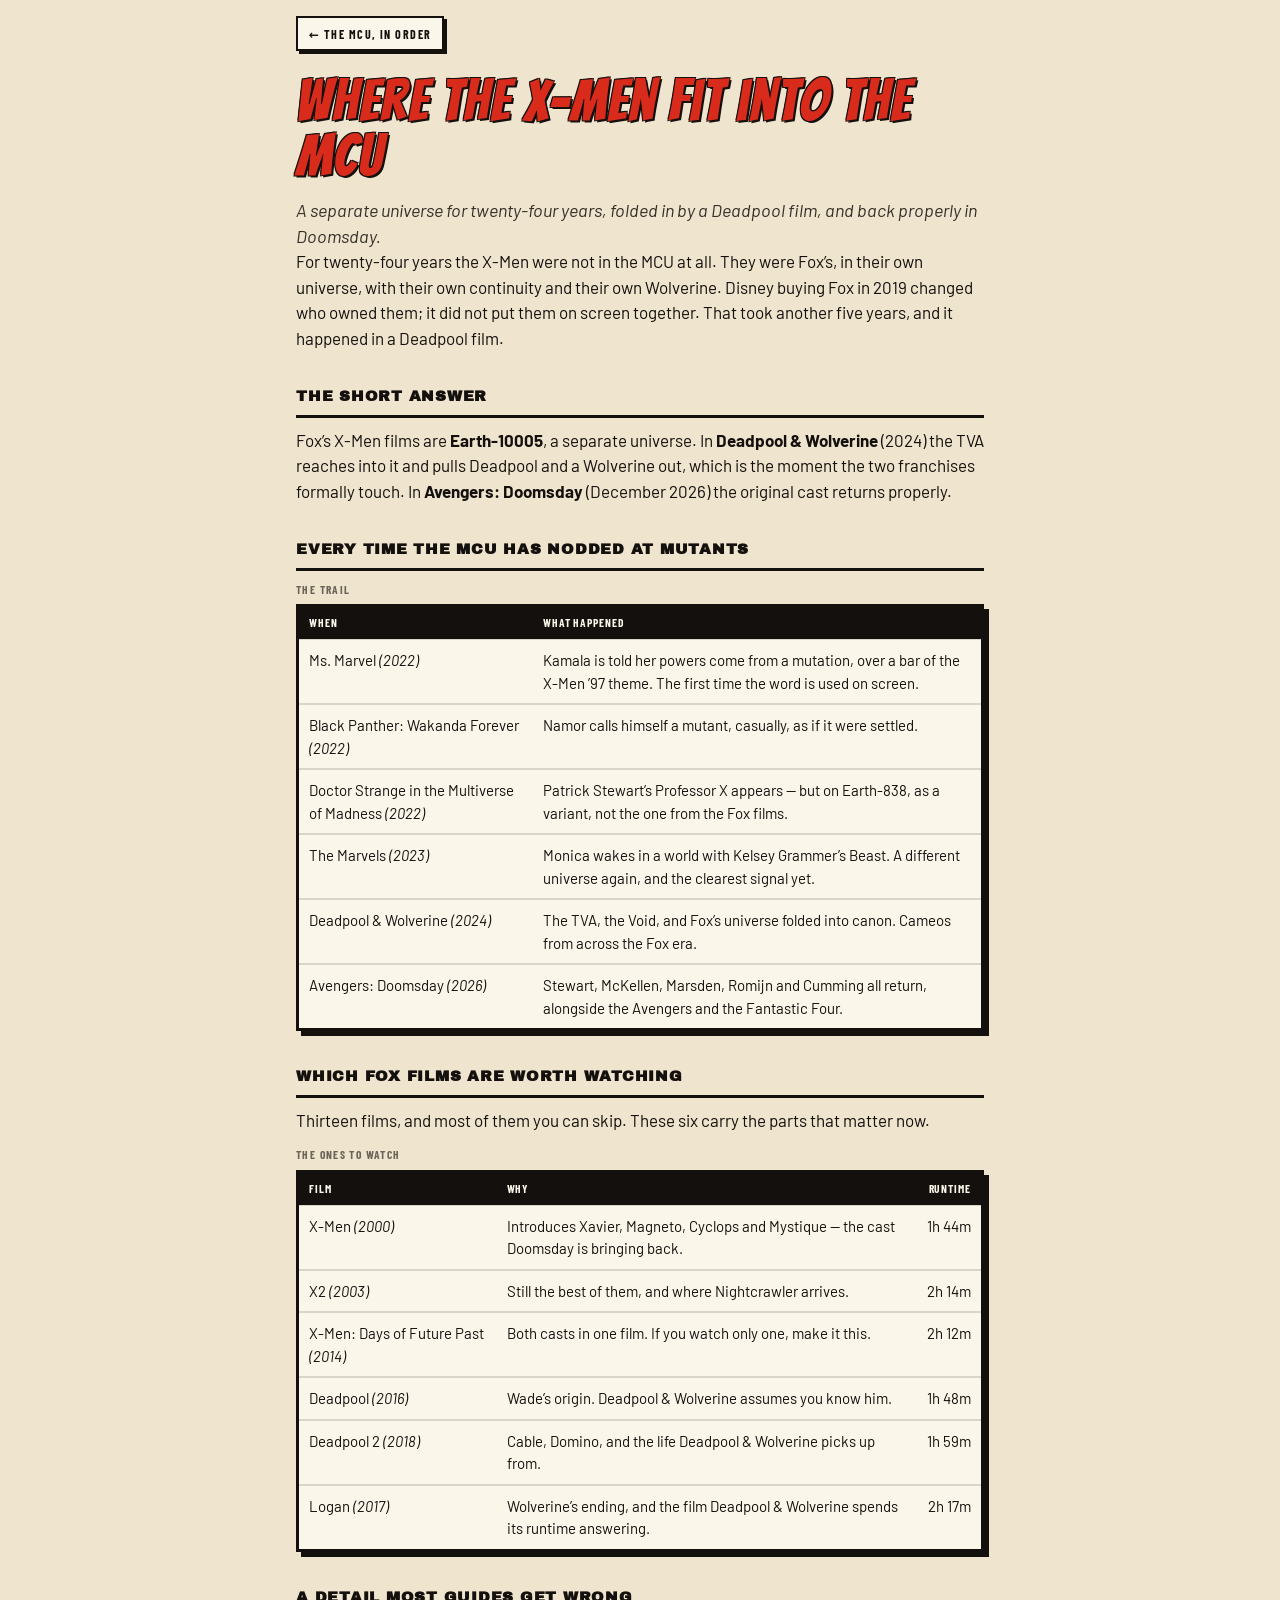
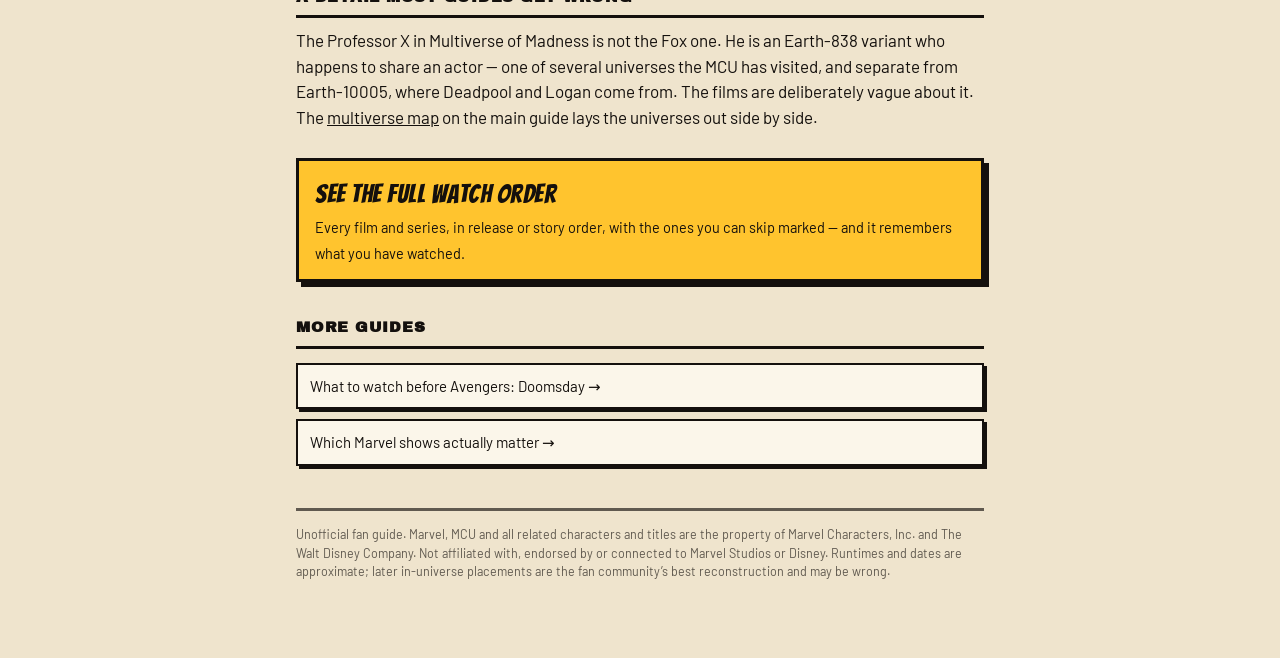
==== x-men-in-the-mcu.html @ ecc9ea14 "Add three guide pages for questions the main page can't rank for The app is one page trying to rank " ====
<!DOCTYPE html>
<html lang="en">
<head>
<meta charset="utf-8">
<meta name="viewport" content="width=device-width, initial-scale=1">
<meta name="color-scheme" content="light">
<title>Where Do the X-Men Fit Into the MCU? — Every Crossover, Explained</title>
<meta name="description" content="Fox’s X-Men were a separate universe until Deadpool & Wolverine. Every mutant nod the MCU has made, which Fox films are worth watching, and what Doomsday brings back.">
<link rel="canonical" href="https://mcu-breakdown.vercel.app/x-men-in-the-mcu.html">
<meta property="og:type" content="article">
<meta property="og:site_name" content="The MCU, In Order">
<meta property="og:url" content="https://mcu-breakdown.vercel.app/x-men-in-the-mcu.html">
<meta property="og:title" content="Where Do the X-Men Fit Into the MCU? — Every Crossover, Explained">
<meta property="og:description" content="Fox’s X-Men were a separate universe until Deadpool & Wolverine. Every mutant nod the MCU has made, which Fox films are worth watching, and what Doomsday brings back.">
<meta property="og:image" content="https://mcu-breakdown.vercel.app/og.png">
<meta property="og:image:width" content="1200">
<meta property="og:image:height" content="630">
<meta name="twitter:card" content="summary_large_image">
<meta name="twitter:title" content="Where Do the X-Men Fit Into the MCU? — Every Crossover, Explained">
<meta name="twitter:description" content="Fox’s X-Men were a separate universe until Deadpool & Wolverine. Every mutant nod the MCU has made, which Fox films are worth watching, and what Doomsday brings back.">
<meta name="twitter:image" content="https://mcu-breakdown.vercel.app/og.png">
<link rel="icon" href="data:image/svg+xml,%3Csvg xmlns='http://www.w3.org/2000/svg' viewBox='0 0 64 64'%3E%3Crect width='64' height='64' rx='10' fill='%2314100D'/%3E%3Ctext x='32' y='45' font-family='Georgia,serif' font-size='40' font-weight='bold' text-anchor='middle' fill='%23D92B1C'%3EM%3C/text%3E%3C/svg%3E">
<link rel="preconnect" href="https://fonts.googleapis.com">
<link rel="preconnect" href="https://fonts.gstatic.com" crossorigin>
<link href="https://fonts.googleapis.com/css2?family=Bangers&family=Archivo+Black&family=Barlow+Condensed:wght@700&family=Barlow:ital,wght@0,400;0,600;1,400&display=swap" rel="stylesheet">
<link rel="stylesheet" href="guide.css">
<script type="application/ld+json">
[
 {
  "@context": "https://schema.org",
  "@type": "Article",
  "headline": "Where the X-Men fit into the MCU",
  "description": "Fox’s X-Men were a separate universe until Deadpool & Wolverine. Every mutant nod the MCU has made, which Fox films are worth watching, and what Doomsday brings back.",
  "inLanguage": "en",
  "mainEntityOfPage": "https://mcu-breakdown.vercel.app/x-men-in-the-mcu.html",
  "isPartOf": {
   "@type": "WebSite",
   "name": "The MCU, In Order",
   "url": "https://mcu-breakdown.vercel.app/"
  }
 },
 {
  "@context": "https://schema.org",
  "@type": "FAQPage",
  "mainEntity": [
   {
    "@type": "Question",
    "name": "Are the X-Men part of the MCU?",
    "acceptedAnswer": {
     "@type": "Answer",
     "text": "They are now. Fox's X-Men films were their own universe, Earth-10005, until Deadpool & Wolverine (2024), where the TVA pulls Deadpool and Wolverine into the MCU. The original cast returns in Avengers: Doomsday in December 2026."
    }
   },
   {
    "@type": "Question",
    "name": "Which X-Men films should I watch?",
    "acceptedAnswer": {
     "@type": "Answer",
     "text": "Six of the thirteen carry what matters now: X-Men (2000), X2, Days of Future Past, Deadpool, Deadpool 2 and Logan."
    }
   }
  ]
 }
]
</script>
</head>
<body>
  <main class="wrap">
    <div class="top"><a class="home" href="./">&larr; The MCU, in order</a></div>
    <h1>Where the X-Men fit into the MCU</h1>
    <p class="lede">A separate universe for twenty-four years, folded in by a Deadpool film, and back properly in Doomsday.</p>
    <p>For twenty-four years the X-Men were not in the MCU at all. They were Fox&rsquo;s, in their own
    universe, with their own continuity and their own Wolverine. Disney buying Fox in 2019 changed who
    owned them; it did not put them on screen together. That took another five years, and it happened
    in a Deadpool film.</p>

    <h2>The short answer</h2>
    <p>Fox&rsquo;s X-Men films are <strong>Earth-10005</strong>, a separate universe. In
    <strong>Deadpool &amp; Wolverine</strong> (2024) the TVA reaches into it and pulls Deadpool and a
    Wolverine out, which is the moment the two franchises formally touch. In
    <strong>Avengers: Doomsday</strong> (December 2026) the original cast returns properly.</p>

    <h2>Every time the MCU has nodded at mutants</h2>
    <table><caption>The trail</caption><thead><tr><th>When</th><th>What happened</th></tr></thead>
      <tbody><tr><td>Ms. Marvel <em>(2022)</em></td><td>Kamala is told her powers come from a mutation, over a bar of the X-Men &rsquo;97 theme. The first time the word is used on screen.</td></tr><tr><td>Black Panther: Wakanda Forever <em>(2022)</em></td><td>Namor calls himself a mutant, casually, as if it were settled.</td></tr><tr><td>Doctor Strange in the Multiverse of Madness <em>(2022)</em></td><td>Patrick Stewart&rsquo;s Professor X appears &mdash; but on Earth-838, as a variant, not the one from the Fox films.</td></tr><tr><td>The Marvels <em>(2023)</em></td><td>Monica wakes in a world with Kelsey Grammer&rsquo;s Beast. A different universe again, and the clearest signal yet.</td></tr><tr><td>Deadpool &amp; Wolverine <em>(2024)</em></td><td>The TVA, the Void, and Fox&rsquo;s universe folded into canon. Cameos from across the Fox era.</td></tr><tr><td>Avengers: Doomsday <em>(2026)</em></td><td>Stewart, McKellen, Marsden, Romijn and Cumming all return, alongside the Avengers and the Fantastic Four.</td></tr></tbody></table>
    <h2>Which Fox films are worth watching</h2>
    <p>Thirteen films, and most of them you can skip. These six carry the parts that matter now.</p>
    <table><caption>The ones to watch</caption><thead><tr><th>Film</th><th>Why</th><th class="rt">Runtime</th></tr></thead>
      <tbody><tr><td>X-Men <em>(2000)</em></td><td>Introduces Xavier, Magneto, Cyclops and Mystique &mdash; the cast Doomsday is bringing back.</td><td class="rt">1h 44m</td></tr><tr><td>X2 <em>(2003)</em></td><td>Still the best of them, and where Nightcrawler arrives.</td><td class="rt">2h 14m</td></tr><tr><td>X-Men: Days of Future Past <em>(2014)</em></td><td>Both casts in one film. If you watch only one, make it this.</td><td class="rt">2h 12m</td></tr><tr><td>Deadpool <em>(2016)</em></td><td>Wade&rsquo;s origin. Deadpool &amp; Wolverine assumes you know him.</td><td class="rt">1h 48m</td></tr><tr><td>Deadpool 2 <em>(2018)</em></td><td>Cable, Domino, and the life Deadpool &amp; Wolverine picks up from.</td><td class="rt">1h 59m</td></tr><tr><td>Logan <em>(2017)</em></td><td>Wolverine&rsquo;s ending, and the film Deadpool &amp; Wolverine spends its runtime answering.</td><td class="rt">2h 17m</td></tr></tbody></table>
    <h2>A detail most guides get wrong</h2>
    <p>The Professor X in Multiverse of Madness is not the Fox one. He is an Earth-838 variant who
    happens to share an actor &mdash; one of several universes the MCU has visited, and separate from
    Earth-10005, where Deadpool and Logan come from. The films are deliberately vague about it. The
    <a href="./">multiverse map</a> on the main guide lays the universes out side by side.</p>

    <a class="cta" href="./"><b>See the full watch order</b><span>Every film and series, in release or story order, with the ones you can skip marked &mdash; and it remembers what you have watched.</span></a>
    <h2>More guides</h2>
    <div class="more">
        <a href="what-to-watch-before-doomsday.html">What to watch before Avengers: Doomsday &rarr;</a>
        <a href="marvel-shows-that-matter.html">Which Marvel shows actually matter &rarr;</a>
    </div>
    <footer class="legal">
      <p>Unofficial fan guide. Marvel, MCU and all related characters and titles are the property of Marvel Characters, Inc. and The Walt Disney Company. Not affiliated with, endorsed by or connected to Marvel Studios or Disney. Runtimes and dates are approximate; later in-universe placements are the fan community&rsquo;s best reconstruction and may be wrong.</p>
    </footer>
  </main>
<script type="module" src="https://static.cloudflareinsights.com/beacon.min.js" data-cf-beacon='{"token": "45f9aa7f5121417096f6c77fa40ea24c"}'></script>
</body>
</html>
---- guide.css ----
/* Shared styling for the guide pages. The main app keeps its own inline
   styles; these pages are plain documents and only need a fraction of it. */
:root{color-scheme:light;
  --bg:#EFE4CD; --surface:#FBF6EA; --line:#14100D; --text:#14100D;
  --red:#D92B1C; --blue:#1B45C4; --yellow:#FFC42E; --shadow:#14100D}
*{box-sizing:border-box}
html{background:var(--bg);-webkit-text-size-adjust:100%}
body{margin:0;background:var(--bg);color:var(--text);font-family:"Barlow",system-ui,sans-serif;
  font-size:17px;line-height:1.5;padding-bottom:64px}
.wrap{max-width:720px;margin:0 auto;padding:0 16px}
a{color:var(--text)}
.top{display:flex;align-items:center;justify-content:space-between;gap:12px;padding:16px 0 0;flex-wrap:wrap}
.home{font-family:"Barlow Condensed",system-ui;font-weight:700;text-transform:uppercase;letter-spacing:.12em;
  font-size:12px;text-decoration:none;border:2.5px solid var(--line);background:var(--surface);
  box-shadow:3px 3px 0 var(--shadow);padding:7px 11px 6px}
h1{font-family:"Bangers",Impact,sans-serif;font-weight:400;font-size:clamp(34px,8vw,58px);line-height:.95;
  letter-spacing:.02em;color:var(--red);margin:22px 0 0;
  text-shadow:2px 2px 0 var(--line),-1px -1px 0 var(--line),1px -1px 0 var(--line),-1px 1px 0 var(--line)}
.lede{font-size:18px;line-height:1.45;margin:14px 0 0;font-style:italic;opacity:.85}
h2{font-family:"Archivo Black",system-ui;font-size:15px;letter-spacing:.05em;text-transform:uppercase;
  margin:34px 0 10px;padding-bottom:7px;border-bottom:3px solid var(--line)}
p{margin:0 0 13px}
table{width:100%;border-collapse:collapse;border:3px solid var(--line);background:var(--surface);
  box-shadow:5px 5px 0 var(--shadow);margin:0 0 16px;font-size:15px}
caption{text-align:left;font-family:"Barlow Condensed",system-ui;font-weight:700;text-transform:uppercase;
  letter-spacing:.12em;font-size:11.5px;opacity:.6;padding-bottom:6px}
th{text-align:left;font-family:"Barlow Condensed",system-ui;font-weight:700;text-transform:uppercase;
  letter-spacing:.08em;font-size:11.5px;background:var(--line);color:var(--surface);padding:7px 10px}
td{padding:9px 10px;border-top:2px solid rgba(20,16,13,.14);vertical-align:top}
td.rt,th.rt{white-space:nowrap;text-align:right}
td:first-child{min-width:8.5em}
.tot{font-family:"Archivo Black",system-ui;font-size:15px;color:var(--red);margin:0 0 18px}
.cta{display:block;border:3px solid var(--line);background:var(--yellow);color:var(--line);
  box-shadow:5px 5px 0 var(--shadow);padding:14px 16px;margin:28px 0 0;text-decoration:none}
.cta b{font-family:"Bangers",Impact,sans-serif;font-weight:400;font-size:26px;letter-spacing:.02em;display:block}
.cta span{font-size:14.5px}
.more{display:grid;gap:10px;margin-top:14px}
.more a{border:2.5px solid var(--line);background:var(--surface);box-shadow:3px 3px 0 var(--shadow);
  padding:10px 12px;text-decoration:none;font-size:15px}
.legal{margin:42px 0 0;border-top:3px solid var(--line);padding-top:14px;font-size:12.5px;line-height:1.5;opacity:.65}
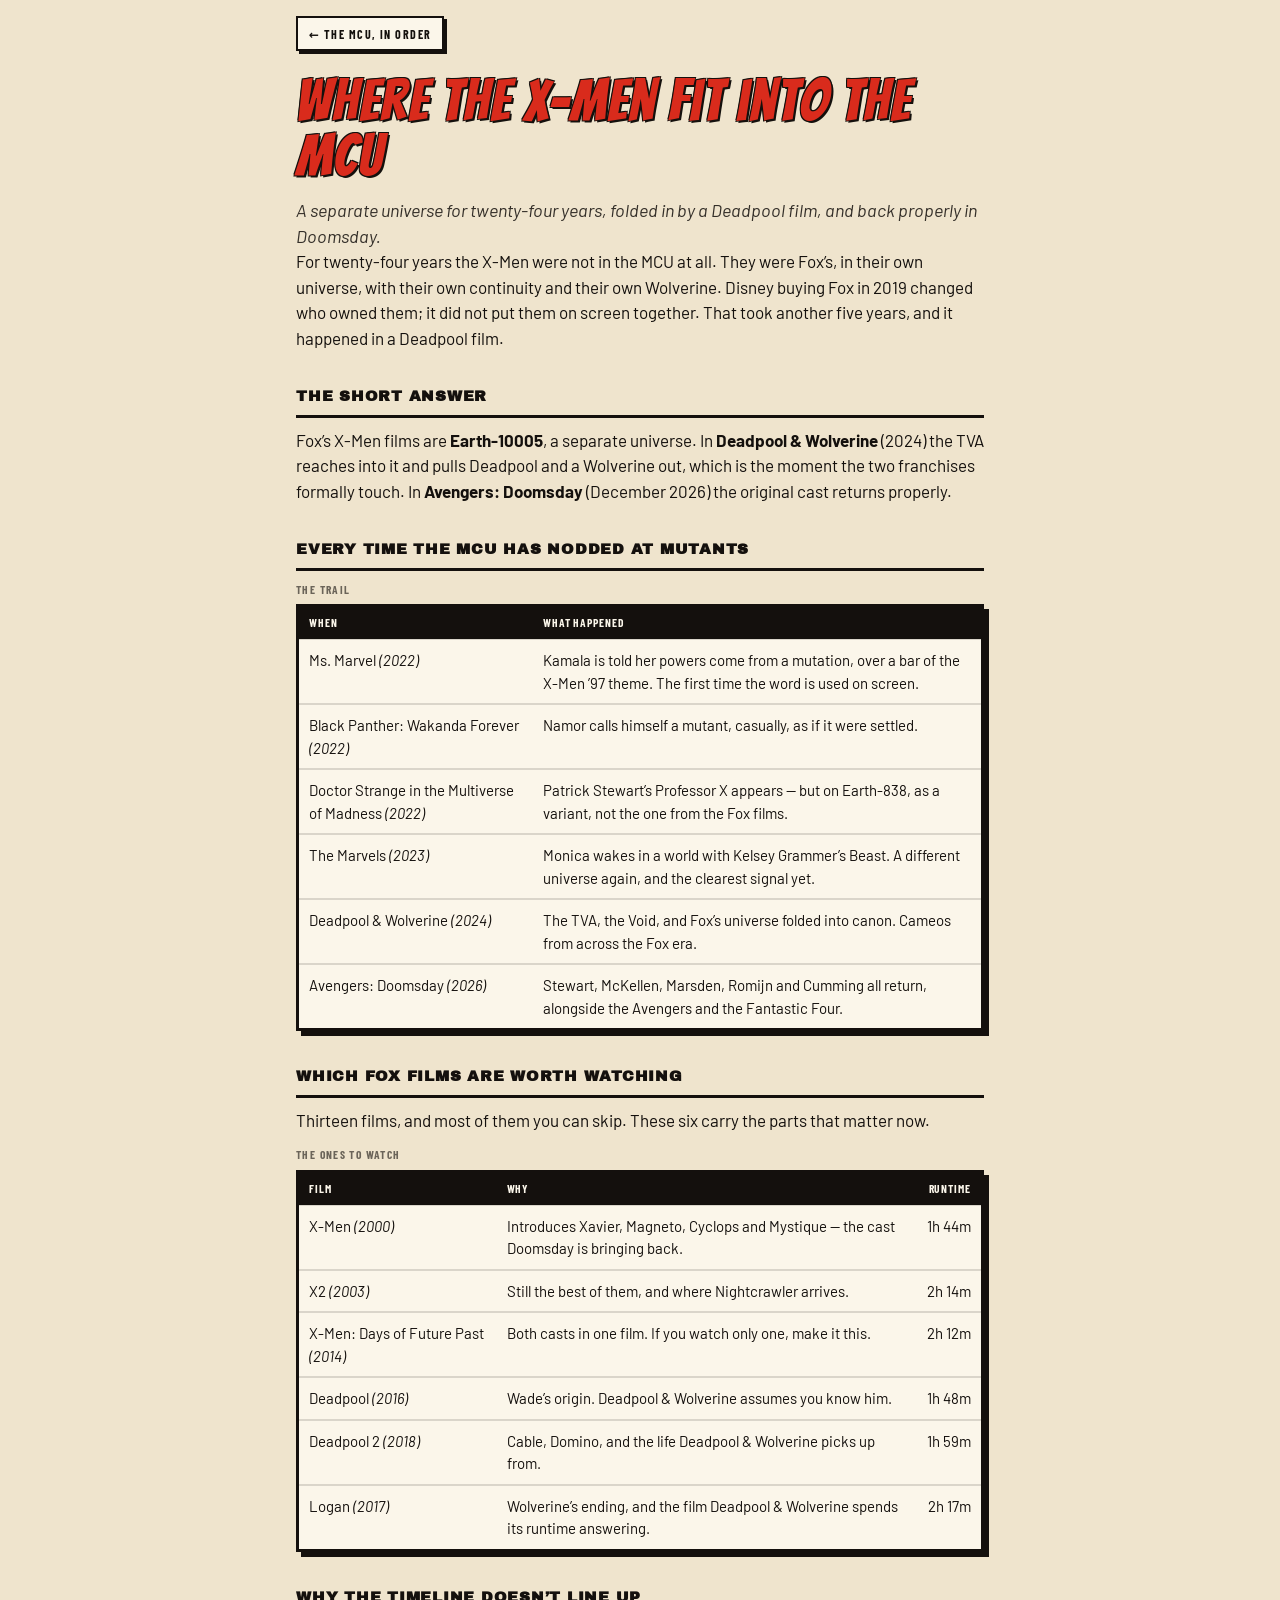
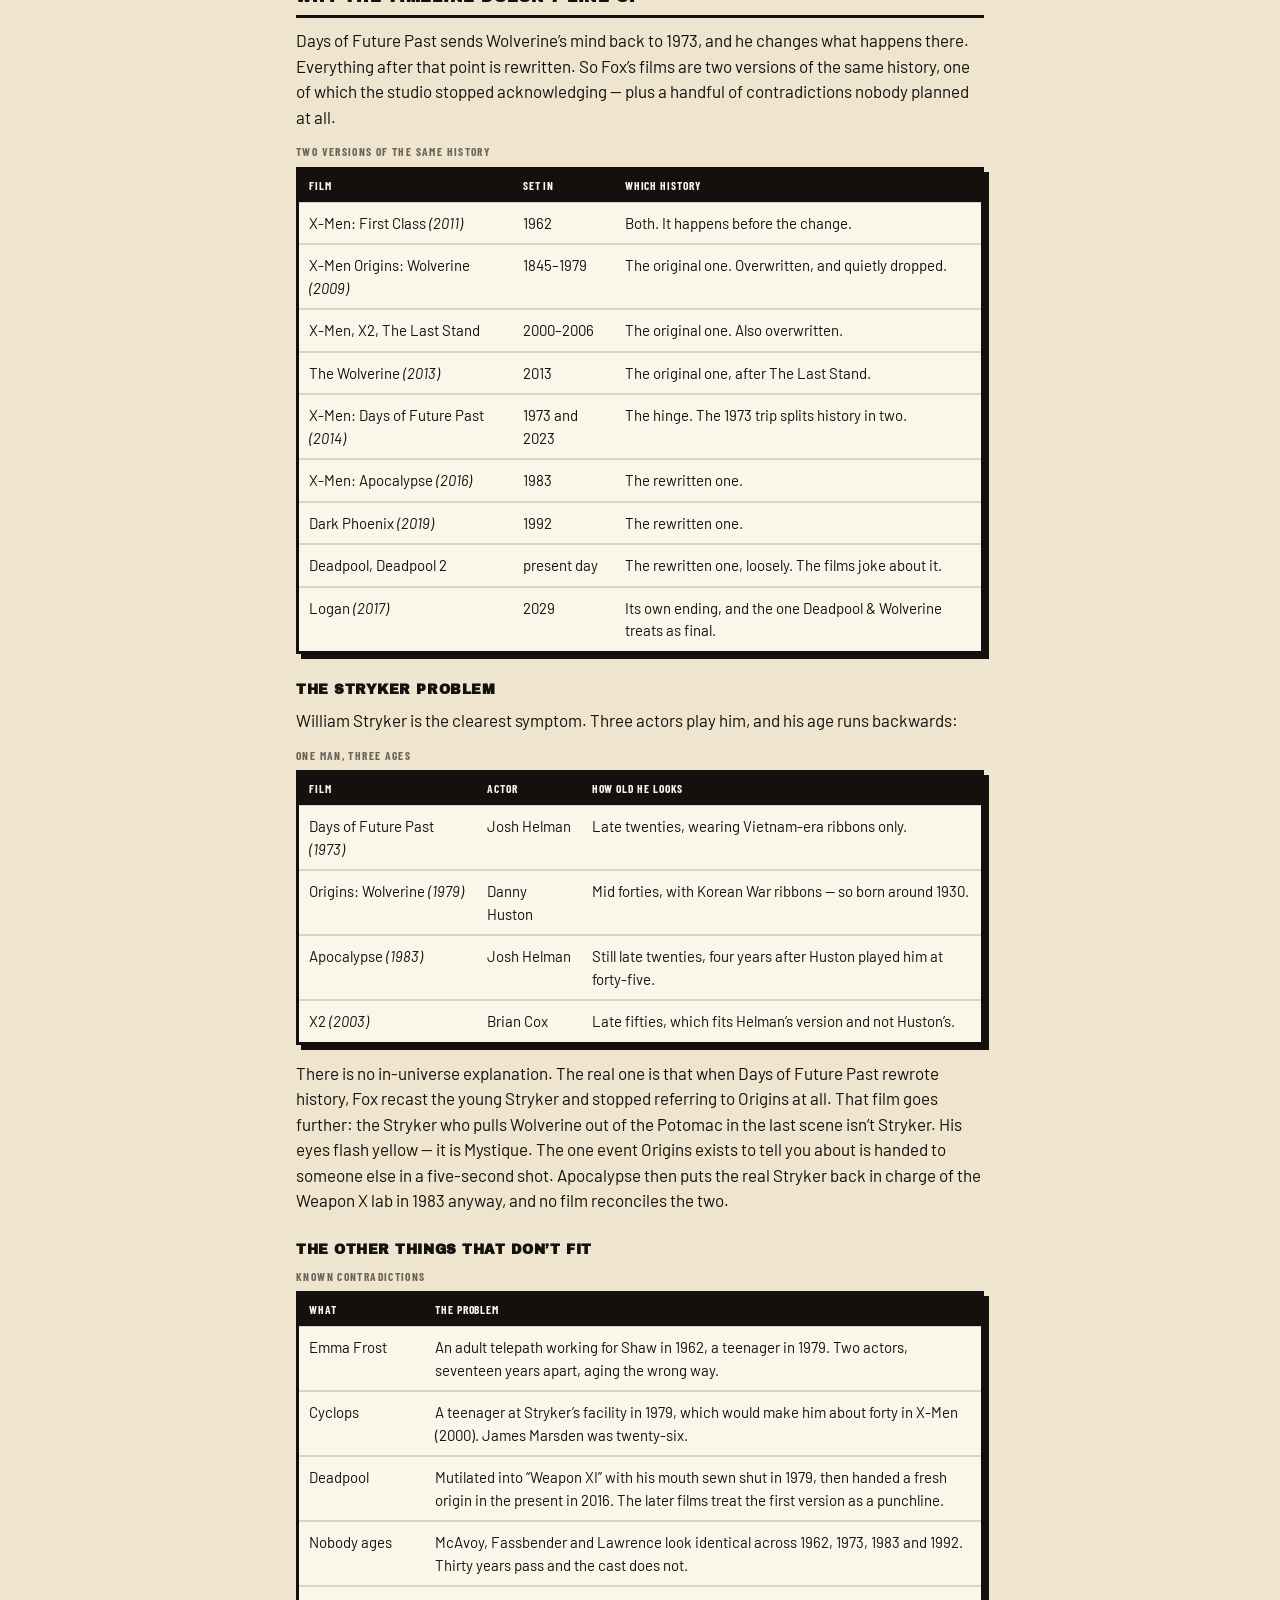
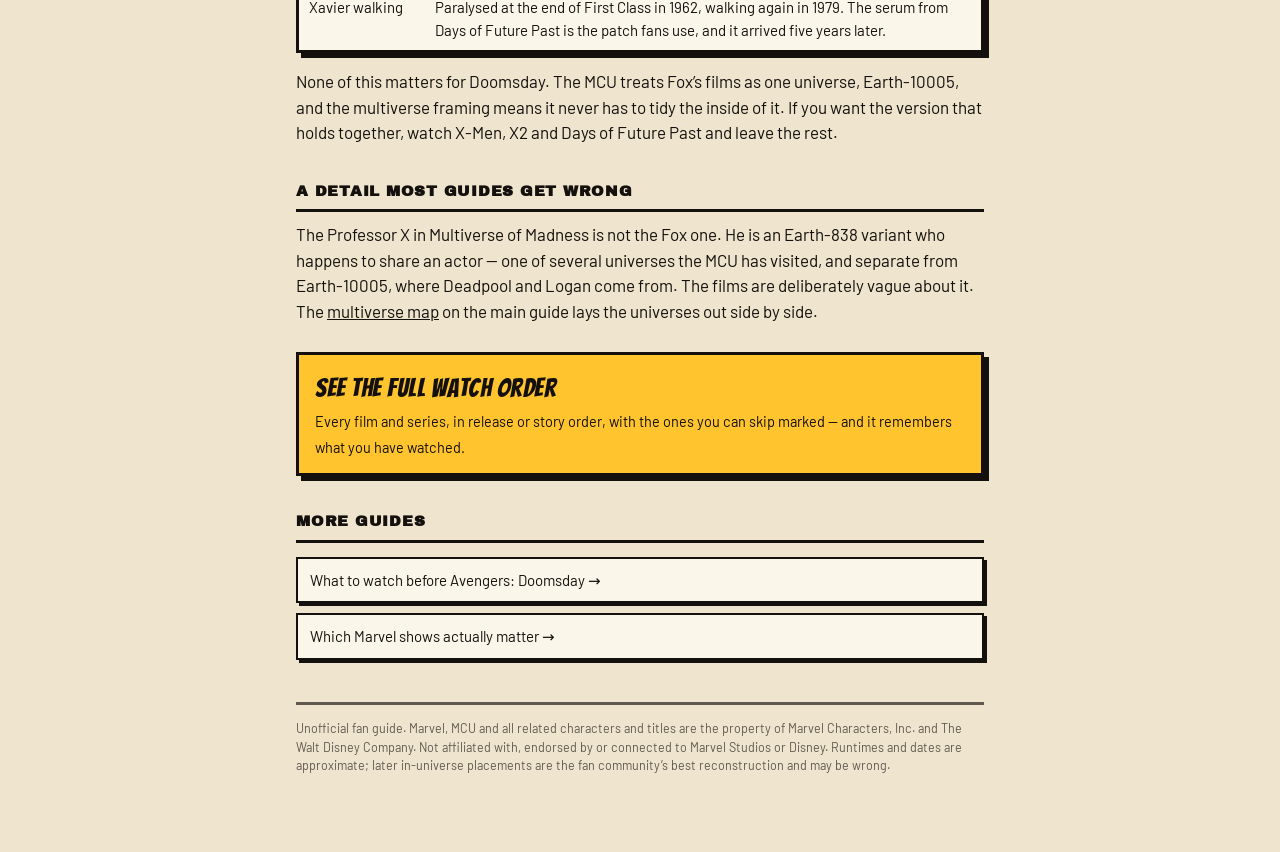
==== commit 99e3ad97: "X-Men guide: explain the split timeline and the Stryker age problem New section covering the Days of" ====
--- a/x-men-in-the-mcu.html
+++ b/x-men-in-the-mcu.html
@@ -45,6 +45,22 @@
   "mainEntity": [
    {
     "@type": "Question",
+    "name": "Why does William Stryker look so much older in X-Men Origins: Wolverine than in X-Men: Apocalypse?",
+    "acceptedAnswer": {
+     "@type": "Answer",
+     "text": "Because they are two different versions of history and two different actors. Danny Huston plays him in 1979 in Origins as a man of about forty-five; Josh Helman plays him in 1973 and again in 1983 as a man in his late twenties. Days of Future Past rewrote everything after 1973, and Fox stopped acknowledging Origins and recast the younger Stryker. There is no in-universe explanation."
+    }
+   },
+   {
+    "@type": "Question",
+    "name": "Why is the X-Men timeline so confusing?",
+    "acceptedAnswer": {
+     "@type": "Answer",
+     "text": "Days of Future Past sends Wolverine back to 1973 and changes what happens, so every film after that point exists in a rewritten history. X-Men, X2, The Last Stand, Origins: Wolverine and The Wolverine belong to the original version; Apocalypse and Dark Phoenix belong to the rewritten one; First Class happens before the split. The films also contradict each other by accident on Emma Frost, Cyclops, Deadpool and how fast anyone ages."
+    }
+   },
+   {
+    "@type": "Question",
     "name": "Are the X-Men part of the MCU?",
     "acceptedAnswer": {
      "@type": "Answer",
@@ -87,6 +103,31 @@
     <p>Thirteen films, and most of them you can skip. These six carry the parts that matter now.</p>
     <table><caption>The ones to watch</caption><thead><tr><th>Film</th><th>Why</th><th class="rt">Runtime</th></tr></thead>
       <tbody><tr><td>X-Men <em>(2000)</em></td><td>Introduces Xavier, Magneto, Cyclops and Mystique &mdash; the cast Doomsday is bringing back.</td><td class="rt">1h 44m</td></tr><tr><td>X2 <em>(2003)</em></td><td>Still the best of them, and where Nightcrawler arrives.</td><td class="rt">2h 14m</td></tr><tr><td>X-Men: Days of Future Past <em>(2014)</em></td><td>Both casts in one film. If you watch only one, make it this.</td><td class="rt">2h 12m</td></tr><tr><td>Deadpool <em>(2016)</em></td><td>Wade&rsquo;s origin. Deadpool &amp; Wolverine assumes you know him.</td><td class="rt">1h 48m</td></tr><tr><td>Deadpool 2 <em>(2018)</em></td><td>Cable, Domino, and the life Deadpool &amp; Wolverine picks up from.</td><td class="rt">1h 59m</td></tr><tr><td>Logan <em>(2017)</em></td><td>Wolverine&rsquo;s ending, and the film Deadpool &amp; Wolverine spends its runtime answering.</td><td class="rt">2h 17m</td></tr></tbody></table>
+    <h2>Why the timeline doesn&rsquo;t line up</h2>
+    <p>Days of Future Past sends Wolverine&rsquo;s mind back to 1973, and he changes what happens there.
+    Everything after that point is rewritten. So Fox&rsquo;s films are two versions of the same history,
+    one of which the studio stopped acknowledging &mdash; plus a handful of contradictions nobody
+    planned at all.</p>
+    <table><caption>Two versions of the same history</caption><thead><tr><th>Film</th><th>Set in</th><th>Which history</th></tr></thead>
+      <tbody><tr><td>X-Men: First Class <em>(2011)</em></td><td>1962</td><td>Both. It happens before the change.</td></tr><tr><td>X-Men Origins: Wolverine <em>(2009)</em></td><td>1845&ndash;1979</td><td>The original one. Overwritten, and quietly dropped.</td></tr><tr><td>X-Men, X2, The Last Stand</td><td>2000&ndash;2006</td><td>The original one. Also overwritten.</td></tr><tr><td>The Wolverine <em>(2013)</em></td><td>2013</td><td>The original one, after The Last Stand.</td></tr><tr><td>X-Men: Days of Future Past <em>(2014)</em></td><td>1973 and 2023</td><td>The hinge. The 1973 trip splits history in two.</td></tr><tr><td>X-Men: Apocalypse <em>(2016)</em></td><td>1983</td><td>The rewritten one.</td></tr><tr><td>Dark Phoenix <em>(2019)</em></td><td>1992</td><td>The rewritten one.</td></tr><tr><td>Deadpool, Deadpool 2</td><td>present day</td><td>The rewritten one, loosely. The films joke about it.</td></tr><tr><td>Logan <em>(2017)</em></td><td>2029</td><td>Its own ending, and the one Deadpool &amp; Wolverine treats as final.</td></tr></tbody></table>
+    <h3>The Stryker problem</h3>
+    <p>William Stryker is the clearest symptom. Three actors play him, and his age runs backwards:</p>
+    <table><caption>One man, three ages</caption><thead><tr><th>Film</th><th>Actor</th><th>How old he looks</th></tr></thead>
+      <tbody><tr><td>Days of Future Past <em>(1973)</em></td><td>Josh Helman</td><td>Late twenties, wearing Vietnam-era ribbons only.</td></tr><tr><td>Origins: Wolverine <em>(1979)</em></td><td>Danny Huston</td><td>Mid forties, with Korean War ribbons &mdash; so born around 1930.</td></tr><tr><td>Apocalypse <em>(1983)</em></td><td>Josh Helman</td><td>Still late twenties, four years after Huston played him at forty-five.</td></tr><tr><td>X2 <em>(2003)</em></td><td>Brian Cox</td><td>Late fifties, which fits Helman&rsquo;s version and not Huston&rsquo;s.</td></tr></tbody></table>
+    <p>There is no in-universe explanation. The real one is that when Days of Future Past rewrote
+    history, Fox recast the young Stryker and stopped referring to Origins at all. That film goes
+    further: the Stryker who pulls Wolverine out of the Potomac in the last scene isn&rsquo;t Stryker.
+    His eyes flash yellow &mdash; it is Mystique. The one event Origins exists to tell you about is
+    handed to someone else in a five-second shot. Apocalypse then puts the real Stryker back in charge
+    of the Weapon X lab in 1983 anyway, and no film reconciles the two.</p>
+
+    <h3>The other things that don&rsquo;t fit</h3>
+    <table><caption>Known contradictions</caption><thead><tr><th>What</th><th>The problem</th></tr></thead>
+      <tbody><tr><td>Emma Frost</td><td>An adult telepath working for Shaw in 1962, a teenager in 1979. Two actors, seventeen years apart, aging the wrong way.</td></tr><tr><td>Cyclops</td><td>A teenager at Stryker&rsquo;s facility in 1979, which would make him about forty in X-Men (2000). James Marsden was twenty-six.</td></tr><tr><td>Deadpool</td><td>Mutilated into &ldquo;Weapon XI&rdquo; with his mouth sewn shut in 1979, then handed a fresh origin in the present in 2016. The later films treat the first version as a punchline.</td></tr><tr><td>Nobody ages</td><td>McAvoy, Fassbender and Lawrence look identical across 1962, 1973, 1983 and 1992. Thirty years pass and the cast does not.</td></tr><tr><td>Xavier walking</td><td>Paralysed at the end of First Class in 1962, walking again in 1979. The serum from Days of Future Past is the patch fans use, and it arrived five years later.</td></tr></tbody></table>
+    <p>None of this matters for Doomsday. The MCU treats Fox&rsquo;s films as one universe,
+    Earth-10005, and the multiverse framing means it never has to tidy the inside of it. If you want the
+    version that holds together, watch X-Men, X2 and Days of Future Past and leave the rest.</p>
+
     <h2>A detail most guides get wrong</h2>
     <p>The Professor X in Multiverse of Madness is not the Fox one. He is an Earth-838 variant who
     happens to share an actor &mdash; one of several universes the MCU has visited, and separate from
--- a/guide.css
+++ b/guide.css
@@ -38,3 +38,4 @@
 .more a{border:2.5px solid var(--line);background:var(--surface);box-shadow:3px 3px 0 var(--shadow);
   padding:10px 12px;text-decoration:none;font-size:15px}
 .legal{margin:42px 0 0;border-top:3px solid var(--line);padding-top:14px;font-size:12.5px;line-height:1.5;opacity:.65}
+h3{font-family:"Archivo Black",system-ui;font-size:13.5px;letter-spacing:.04em;text-transform:uppercase;margin:26px 0 8px}
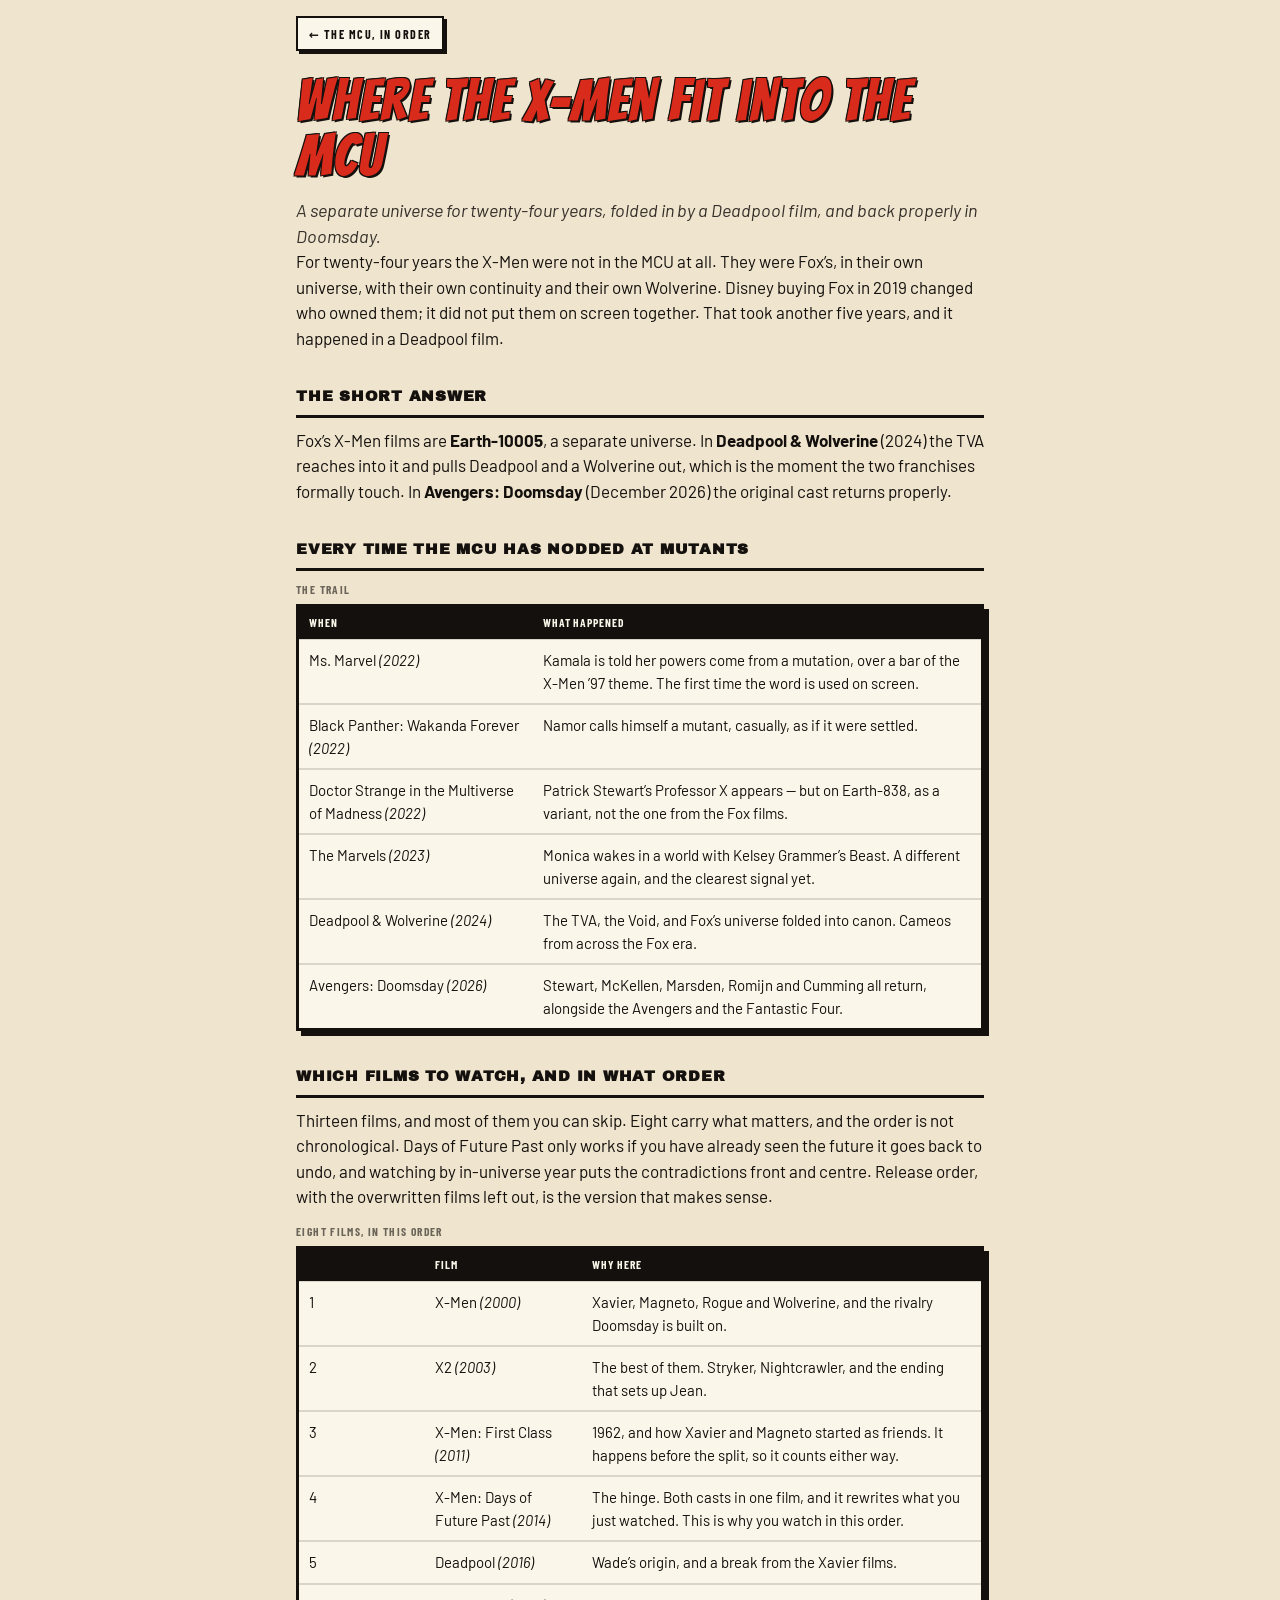
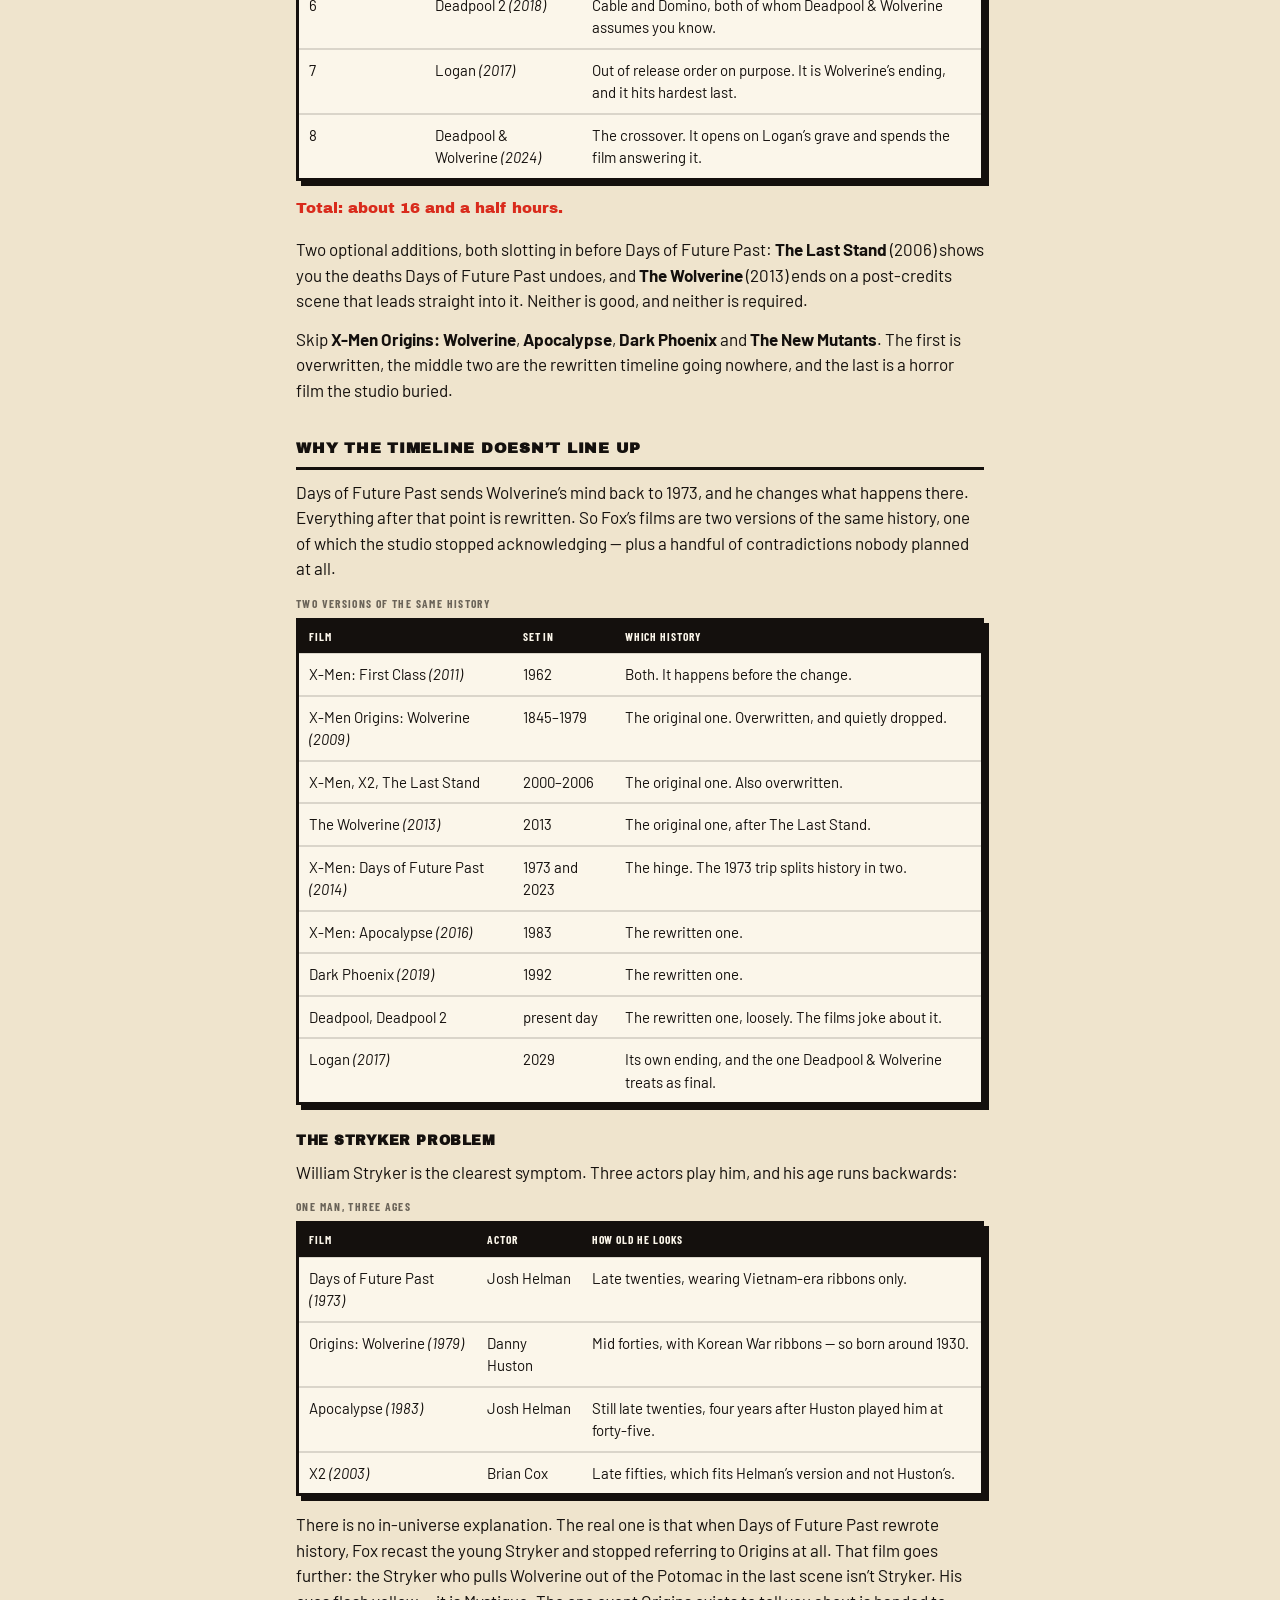
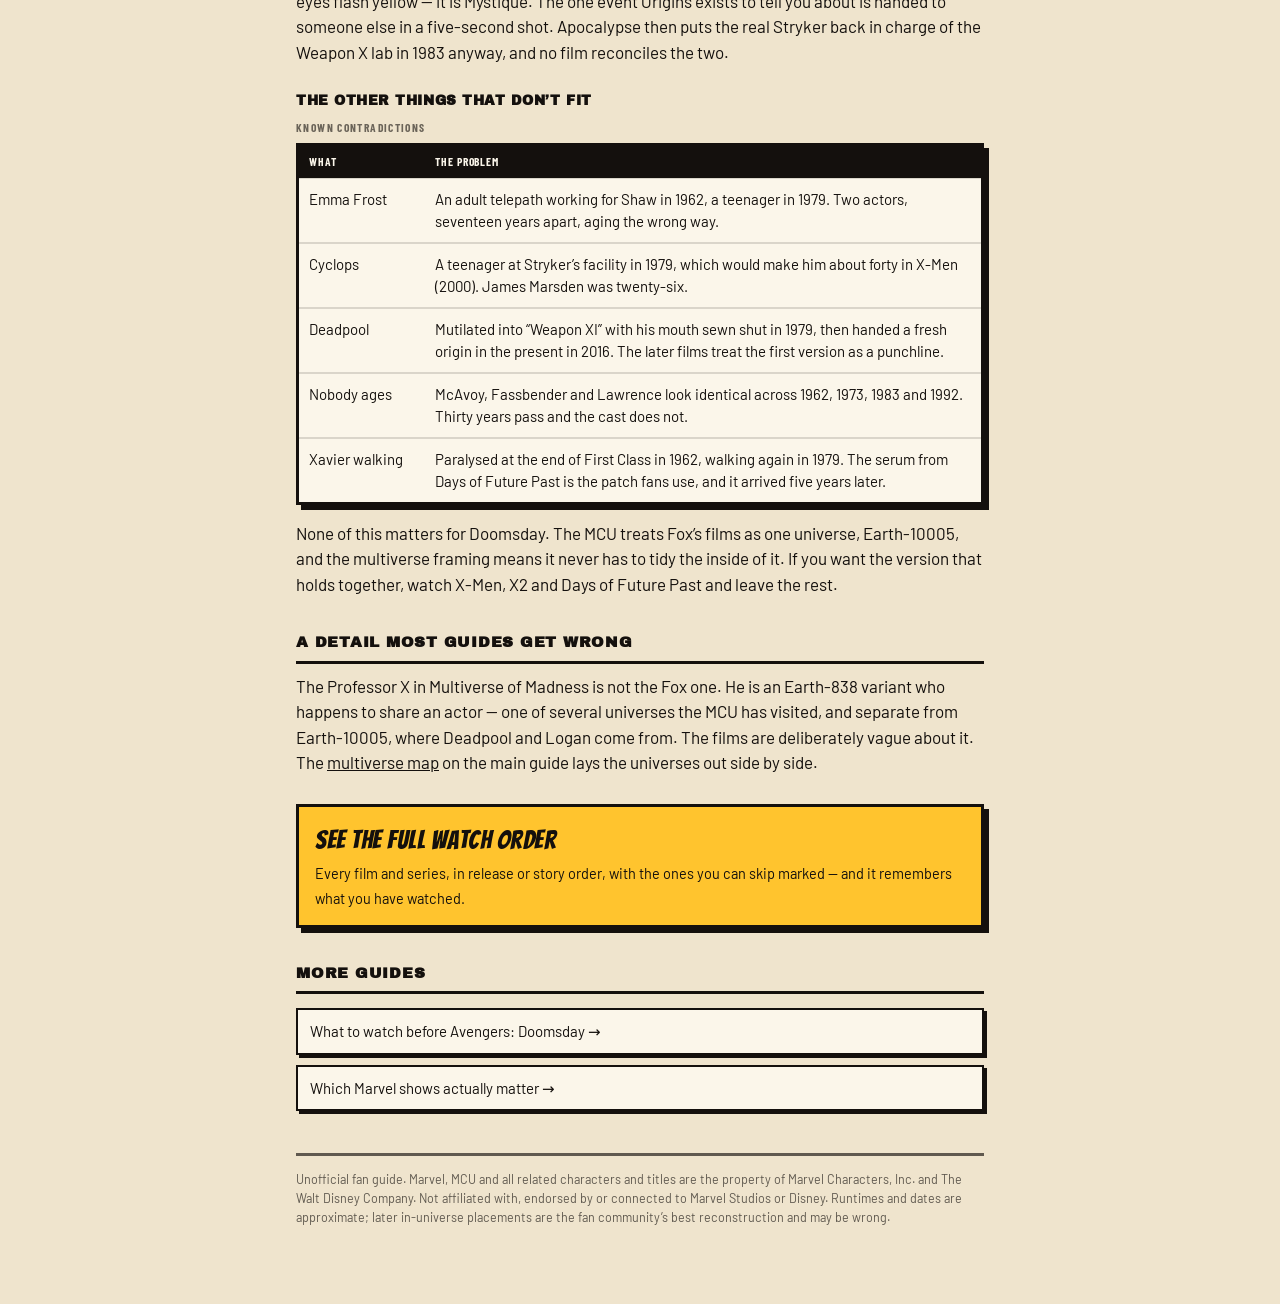
==== commit f84836ac: "X-Men guide: give a watch order and merge the two film lists Eight films in release order with Logan" ====
--- a/x-men-in-the-mcu.html
+++ b/x-men-in-the-mcu.html
@@ -45,6 +45,14 @@
   "mainEntity": [
    {
     "@type": "Question",
+    "name": "What order should I watch the X-Men movies in?",
+    "acceptedAnswer": {
+     "@type": "Answer",
+     "text": "Release order, minus the films that were overwritten: X-Men (2000), X2, First Class, Days of Future Past, Deadpool, Deadpool 2, then Logan and Deadpool & Wolverine last. Do not watch chronologically — Days of Future Past only works if you have already seen the future it goes back to undo. Skip Origins: Wolverine, Apocalypse, Dark Phoenix and The New Mutants."
+    }
+   },
+   {
+    "@type": "Question",
     "name": "Why does William Stryker look so much older in X-Men Origins: Wolverine than in X-Men: Apocalypse?",
     "acceptedAnswer": {
      "@type": "Answer",
@@ -72,7 +80,7 @@
     "name": "Which X-Men films should I watch?",
     "acceptedAnswer": {
      "@type": "Answer",
-     "text": "Six of the thirteen carry what matters now: X-Men (2000), X2, Days of Future Past, Deadpool, Deadpool 2 and Logan."
+     "text": "Eight of the thirteen, in release order with the overwritten ones left out: X-Men (2000), X2, First Class, Days of Future Past, Deadpool, Deadpool 2, then Logan and Deadpool & Wolverine last. About sixteen and a half hours."
     }
    }
   ]
@@ -99,10 +107,23 @@
     <h2>Every time the MCU has nodded at mutants</h2>
     <table><caption>The trail</caption><thead><tr><th>When</th><th>What happened</th></tr></thead>
       <tbody><tr><td>Ms. Marvel <em>(2022)</em></td><td>Kamala is told her powers come from a mutation, over a bar of the X-Men &rsquo;97 theme. The first time the word is used on screen.</td></tr><tr><td>Black Panther: Wakanda Forever <em>(2022)</em></td><td>Namor calls himself a mutant, casually, as if it were settled.</td></tr><tr><td>Doctor Strange in the Multiverse of Madness <em>(2022)</em></td><td>Patrick Stewart&rsquo;s Professor X appears &mdash; but on Earth-838, as a variant, not the one from the Fox films.</td></tr><tr><td>The Marvels <em>(2023)</em></td><td>Monica wakes in a world with Kelsey Grammer&rsquo;s Beast. A different universe again, and the clearest signal yet.</td></tr><tr><td>Deadpool &amp; Wolverine <em>(2024)</em></td><td>The TVA, the Void, and Fox&rsquo;s universe folded into canon. Cameos from across the Fox era.</td></tr><tr><td>Avengers: Doomsday <em>(2026)</em></td><td>Stewart, McKellen, Marsden, Romijn and Cumming all return, alongside the Avengers and the Fantastic Four.</td></tr></tbody></table>
-    <h2>Which Fox films are worth watching</h2>
-    <p>Thirteen films, and most of them you can skip. These six carry the parts that matter now.</p>
-    <table><caption>The ones to watch</caption><thead><tr><th>Film</th><th>Why</th><th class="rt">Runtime</th></tr></thead>
-      <tbody><tr><td>X-Men <em>(2000)</em></td><td>Introduces Xavier, Magneto, Cyclops and Mystique &mdash; the cast Doomsday is bringing back.</td><td class="rt">1h 44m</td></tr><tr><td>X2 <em>(2003)</em></td><td>Still the best of them, and where Nightcrawler arrives.</td><td class="rt">2h 14m</td></tr><tr><td>X-Men: Days of Future Past <em>(2014)</em></td><td>Both casts in one film. If you watch only one, make it this.</td><td class="rt">2h 12m</td></tr><tr><td>Deadpool <em>(2016)</em></td><td>Wade&rsquo;s origin. Deadpool &amp; Wolverine assumes you know him.</td><td class="rt">1h 48m</td></tr><tr><td>Deadpool 2 <em>(2018)</em></td><td>Cable, Domino, and the life Deadpool &amp; Wolverine picks up from.</td><td class="rt">1h 59m</td></tr><tr><td>Logan <em>(2017)</em></td><td>Wolverine&rsquo;s ending, and the film Deadpool &amp; Wolverine spends its runtime answering.</td><td class="rt">2h 17m</td></tr></tbody></table>
+    <h2>Which films to watch, and in what order</h2>
+    <p>Thirteen films, and most of them you can skip. Eight carry what matters, and the order is not
+    chronological. Days of Future Past only works if you have already seen the future it goes
+    back to undo, and watching by in-universe year puts the contradictions front and centre. Release
+    order, with the overwritten films left out, is the version that makes sense.</p>
+    <table><caption>Eight films, in this order</caption><thead><tr><th></th><th>Film</th><th>Why here</th></tr></thead>
+      <tbody><tr><td>1</td><td>X-Men <em>(2000)</em></td><td>Xavier, Magneto, Rogue and Wolverine, and the rivalry Doomsday is built on.</td></tr><tr><td>2</td><td>X2 <em>(2003)</em></td><td>The best of them. Stryker, Nightcrawler, and the ending that sets up Jean.</td></tr><tr><td>3</td><td>X-Men: First Class <em>(2011)</em></td><td>1962, and how Xavier and Magneto started as friends. It happens before the split, so it counts either way.</td></tr><tr><td>4</td><td>X-Men: Days of Future Past <em>(2014)</em></td><td>The hinge. Both casts in one film, and it rewrites what you just watched. This is why you watch in this order.</td></tr><tr><td>5</td><td>Deadpool <em>(2016)</em></td><td>Wade&rsquo;s origin, and a break from the Xavier films.</td></tr><tr><td>6</td><td>Deadpool 2 <em>(2018)</em></td><td>Cable and Domino, both of whom Deadpool &amp; Wolverine assumes you know.</td></tr><tr><td>7</td><td>Logan <em>(2017)</em></td><td>Out of release order on purpose. It is Wolverine&rsquo;s ending, and it hits hardest last.</td></tr><tr><td>8</td><td>Deadpool &amp; Wolverine <em>(2024)</em></td><td>The crossover. It opens on Logan&rsquo;s grave and spends the film answering it.</td></tr></tbody></table>
+    <p class="tot">Total: about 16 and a half hours.</p>
+    <p>Two optional additions, both slotting in before Days of Future Past:
+    <strong>The Last Stand</strong> (2006) shows you the deaths Days of Future Past undoes, and
+    <strong>The Wolverine</strong> (2013) ends on a post-credits scene that leads straight into it.
+    Neither is good, and neither is required.</p>
+    <p>Skip <strong>X-Men Origins: Wolverine</strong>, <strong>Apocalypse</strong>,
+    <strong>Dark Phoenix</strong> and <strong>The New Mutants</strong>. The first is overwritten, the
+    middle two are the rewritten timeline going nowhere, and the last is a horror film the studio
+    buried.</p>
+
     <h2>Why the timeline doesn&rsquo;t line up</h2>
     <p>Days of Future Past sends Wolverine&rsquo;s mind back to 1973, and he changes what happens there.
     Everything after that point is rewritten. So Fox&rsquo;s films are two versions of the same history,
